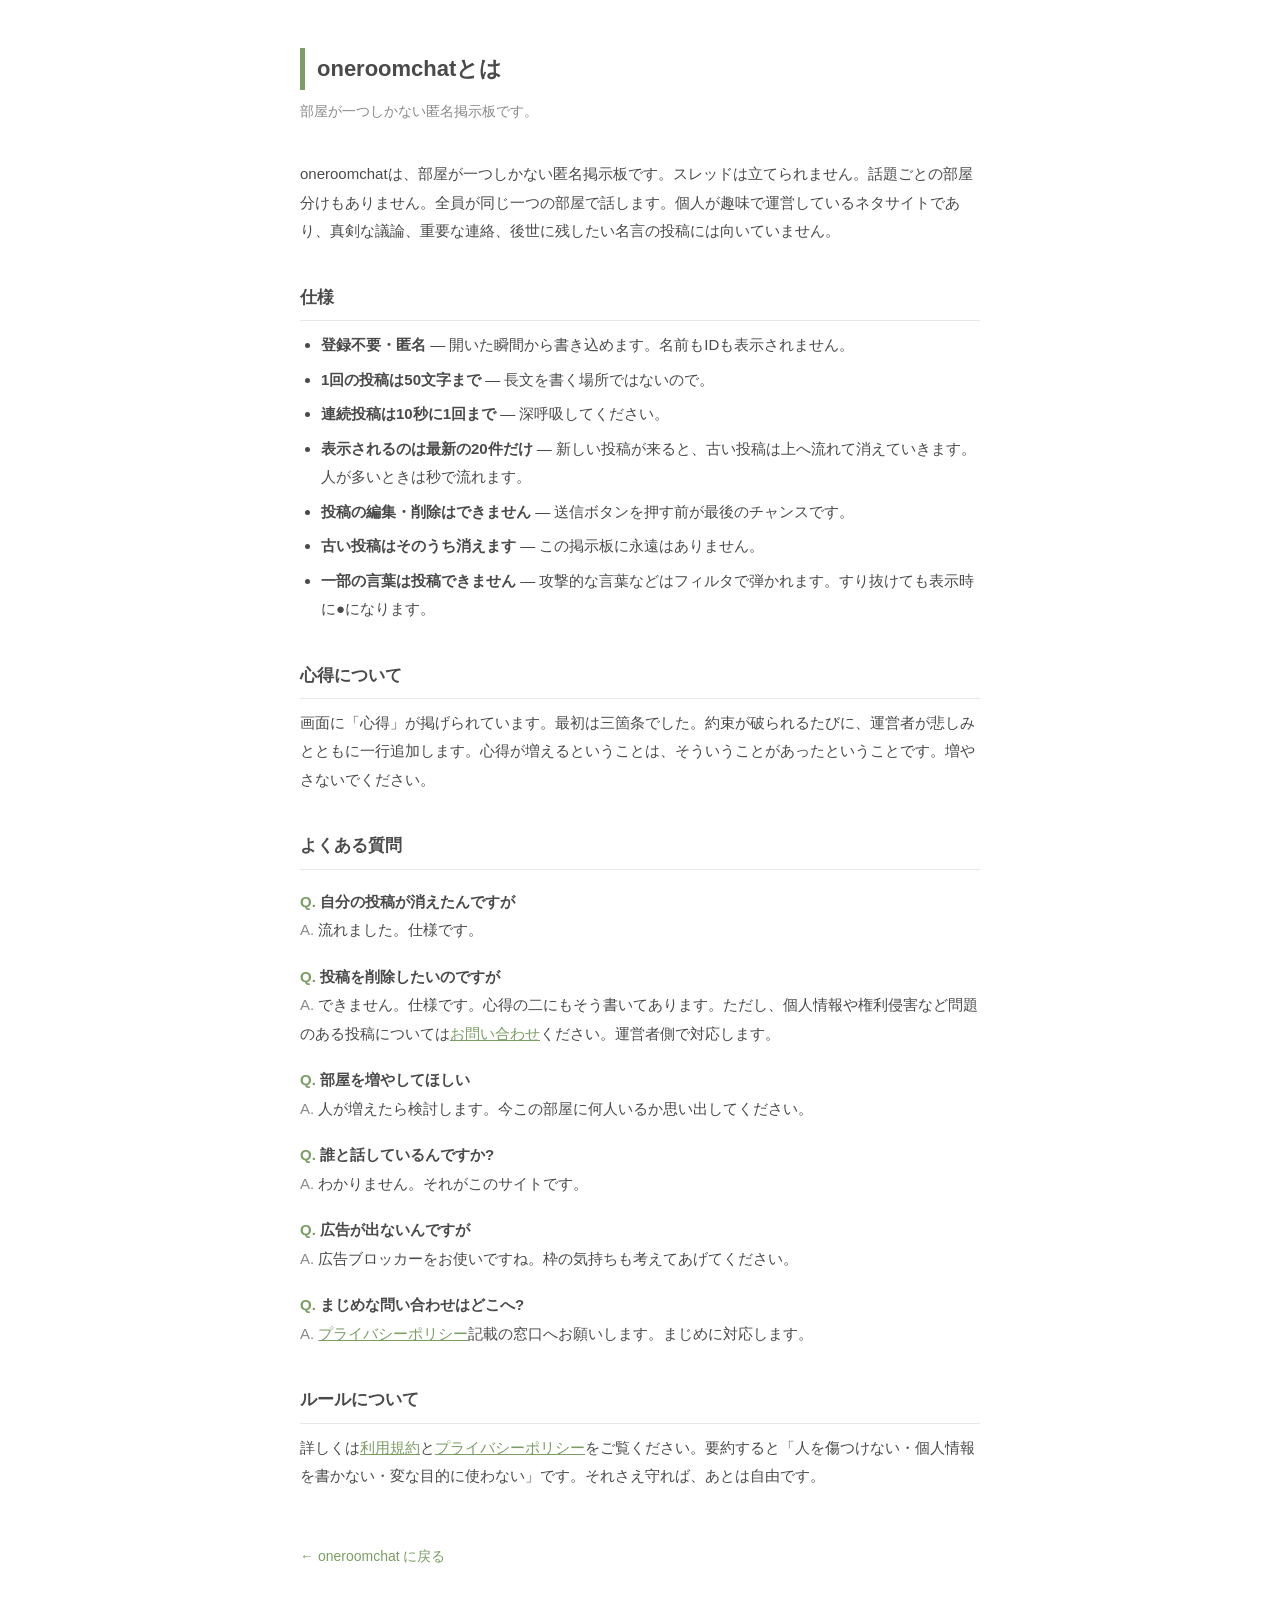
==== about.html @ ac86723c "oneroomchatについて" ====
<!DOCTYPE html>
<html lang="ja">
<head>
<meta charset="UTF-8">
<meta name="viewport" content="width=device-width, initial-scale=1.0">
<title>oneroomchatとは | oneroomchat</title>
<style>
  :root {
    --text: #4a4a4a;
    --text-sub: #8a8a8a;
    --line: #e8e8e8;
    --accent: #7a9e63;
  }
  * { margin: 0; padding: 0; box-sizing: border-box; }
  body {
    background: #ffffff;
    color: var(--text);
    font-family: "Hiragino Maru Gothic ProN", "BIZ UDGothic", "Yu Gothic", "Meiryo", sans-serif;
    line-height: 1.9;
    font-size: 15px;
  }
  .container {
    max-width: 720px;
    margin: 0 auto;
    padding: 48px 20px 80px;
  }
  h1 {
    font-size: 22px;
    margin-bottom: 8px;
    padding-left: 12px;
    border-left: 5px solid var(--accent);
  }
  .lead {
    color: var(--text-sub);
    font-size: 14px;
    margin-bottom: 36px;
  }
  h2 {
    font-size: 17px;
    margin: 36px 0 10px;
    padding-bottom: 6px;
    border-bottom: 1px solid var(--line);
  }
  p { margin-bottom: 12px; }
  ul { margin: 0 0 12px 1.4em; }
  li { margin-bottom: 6px; }
  a { color: var(--accent); }
  dt {
    font-weight: bold;
    margin-top: 18px;
  }
  dt::before { content: "Q. "; color: var(--accent); }
  dd {
    margin-left: 0;
    margin-bottom: 12px;
  }
  dd::before { content: "A. "; color: var(--text-sub); }
  .back {
    display: inline-block;
    margin-top: 40px;
    color: var(--accent);
    text-decoration: none;
    font-size: 14px;
  }
  .back:hover { text-decoration: underline; }
</style>
</head>
<body>
<div class="container">

  <h1>oneroomchatとは</h1>
  <p class="lead">部屋が一つしかない匿名掲示板です。</p>

  <p>oneroomchatは、部屋が一つしかない匿名掲示板です。スレッドは立てられません。話題ごとの部屋分けもありません。全員が同じ一つの部屋で話します。個人が趣味で運営しているネタサイトであり、真剣な議論、重要な連絡、後世に残したい名言の投稿には向いていません。</p>

  <h2>仕様</h2>
  <ul>
    <li><strong>登録不要・匿名</strong> — 開いた瞬間から書き込めます。名前もIDも表示されません。</li>
    <li><strong>1回の投稿は50文字まで</strong> — 長文を書く場所ではないので。</li>
    <li><strong>連続投稿は10秒に1回まで</strong> — 深呼吸してください。</li>
    <li><strong>表示されるのは最新の20件だけ</strong> — 新しい投稿が来ると、古い投稿は上へ流れて消えていきます。人が多いときは秒で流れます。</li>
    <li><strong>投稿の編集・削除はできません</strong> — 送信ボタンを押す前が最後のチャンスです。</li>
    <li><strong>古い投稿はそのうち消えます</strong> — この掲示板に永遠はありません。</li>
    <li><strong>一部の言葉は投稿できません</strong> — 攻撃的な言葉などはフィルタで弾かれます。すり抜けても表示時に●になります。</li>
  </ul>

  <h2>心得について</h2>
  <p>画面に「心得」が掲げられています。最初は三箇条でした。約束が破られるたびに、運営者が悲しみとともに一行追加します。心得が増えるということは、そういうことがあったということです。増やさないでください。</p>

  <h2>よくある質問</h2>
  <dl>
    <dt>自分の投稿が消えたんですが</dt>
    <dd>流れました。仕様です。</dd>

    <dt>投稿を削除したいのですが</dt>
    <dd>できません。仕様です。心得の二にもそう書いてあります。ただし、個人情報や権利侵害など問題のある投稿については<a href="./privacy.html">お問い合わせ</a>ください。運営者側で対応します。</dd>

    <dt>部屋を増やしてほしい</dt>
    <dd>人が増えたら検討します。今この部屋に何人いるか思い出してください。</dd>

    <dt>誰と話しているんですか?</dt>
    <dd>わかりません。それがこのサイトです。</dd>

    <dt>広告が出ないんですが</dt>
    <dd>広告ブロッカーをお使いですね。枠の気持ちも考えてあげてください。</dd>

    <dt>まじめな問い合わせはどこへ?</dt>
    <dd><a href="./privacy.html">プライバシーポリシー</a>記載の窓口へお願いします。まじめに対応します。</dd>
  </dl>

  <h2>ルールについて</h2>
  <p>詳しくは<a href="./terms.html">利用規約</a>と<a href="./privacy.html">プライバシーポリシー</a>をご覧ください。要約すると「人を傷つけない・個人情報を書かない・変な目的に使わない」です。それさえ守れば、あとは自由です。</p>

  <a class="back" href="./index.html">← oneroomchat に戻る</a>

</div>
</body>
</html>
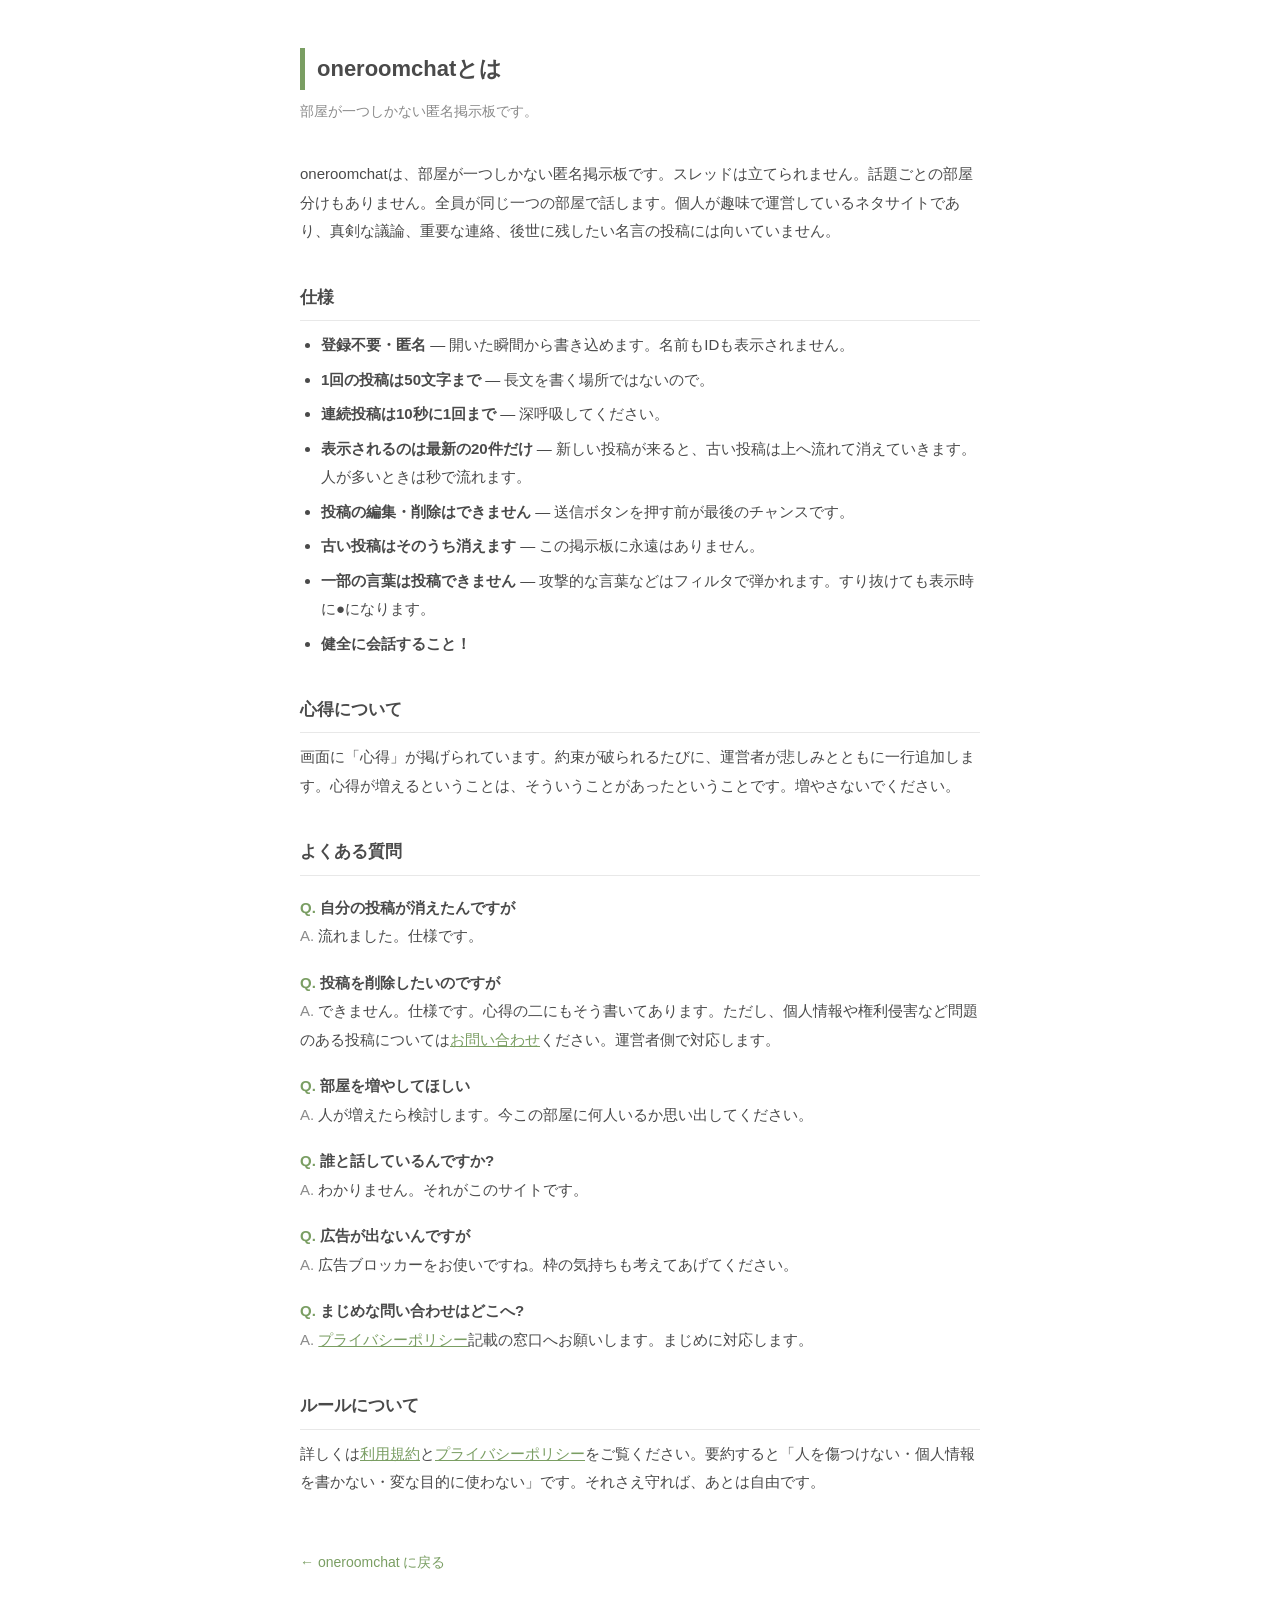
==== commit 8abc0b00: "修正" ====
--- a/about.html
+++ b/about.html
@@ -4,6 +4,9 @@
 <meta charset="UTF-8">
 <meta name="viewport" content="width=device-width, initial-scale=1.0">
 <title>oneroomchatとは | oneroomchat</title>
+<link rel="icon" type="image/png" sizes="64x64" href="./favicon.png">
+<link rel="icon" type="image/png" sizes="32x32" href="./favicon-32.png">
+<link rel="apple-touch-icon" href="./apple-touch-icon.png">
 <style>
   :root {
     --text: #4a4a4a;
@@ -63,6 +66,13 @@
     font-size: 14px;
   }
   .back:hover { text-decoration: underline; }
+  /* about.htmlの<style>内に追加 */
+  /* 隠しリンク: 見た目は完全に地の文 */
+  .secret-link {
+    color: inherit;
+    text-decoration: none;
+    cursor: text;   /* ホバーしてもカーソルが変わらない = 気づきにくい */
+  }
 </style>
 </head>
 <body>
@@ -82,10 +92,11 @@
     <li><strong>投稿の編集・削除はできません</strong> — 送信ボタンを押す前が最後のチャンスです。</li>
     <li><strong>古い投稿はそのうち消えます</strong> — この掲示板に永遠はありません。</li>
     <li><strong>一部の言葉は投稿できません</strong> — 攻撃的な言葉などはフィルタで弾かれます。すり抜けても表示時に●になります。</li>
+    <li><strong>健全に会話すること！</strong></li>
   </ul>
 
   <h2>心得について</h2>
-  <p>画面に「心得」が掲げられています。最初は三箇条でした。約束が破られるたびに、運営者が悲しみとともに一行追加します。心得が増えるということは、そういうことがあったということです。増やさないでください。</p>
+  <p>画面に「心得」が掲げられています。約束が破られるたびに、運営者が悲しみとともに一行追加します。心得が増えるということは、そういうことがあったということです。増やさないでください。</p>
 
   <h2>よくある質問</h2>
   <dl>
@@ -96,7 +107,7 @@
     <dd>できません。仕様です。心得の二にもそう書いてあります。ただし、個人情報や権利侵害など問題のある投稿については<a href="./privacy.html">お問い合わせ</a>ください。運営者側で対応します。</dd>
 
     <dt>部屋を増やしてほしい</dt>
-    <dd>人が増えたら検討します。今この部屋に何人いるか思い出してください。</dd>
+    <dd>人が増えたら検討します。今この<a href="./room2.html" class="secret-link">部屋</a>に何人いるか思い出してください。</dd>
 
     <dt>誰と話しているんですか?</dt>
     <dd>わかりません。それがこのサイトです。</dd>
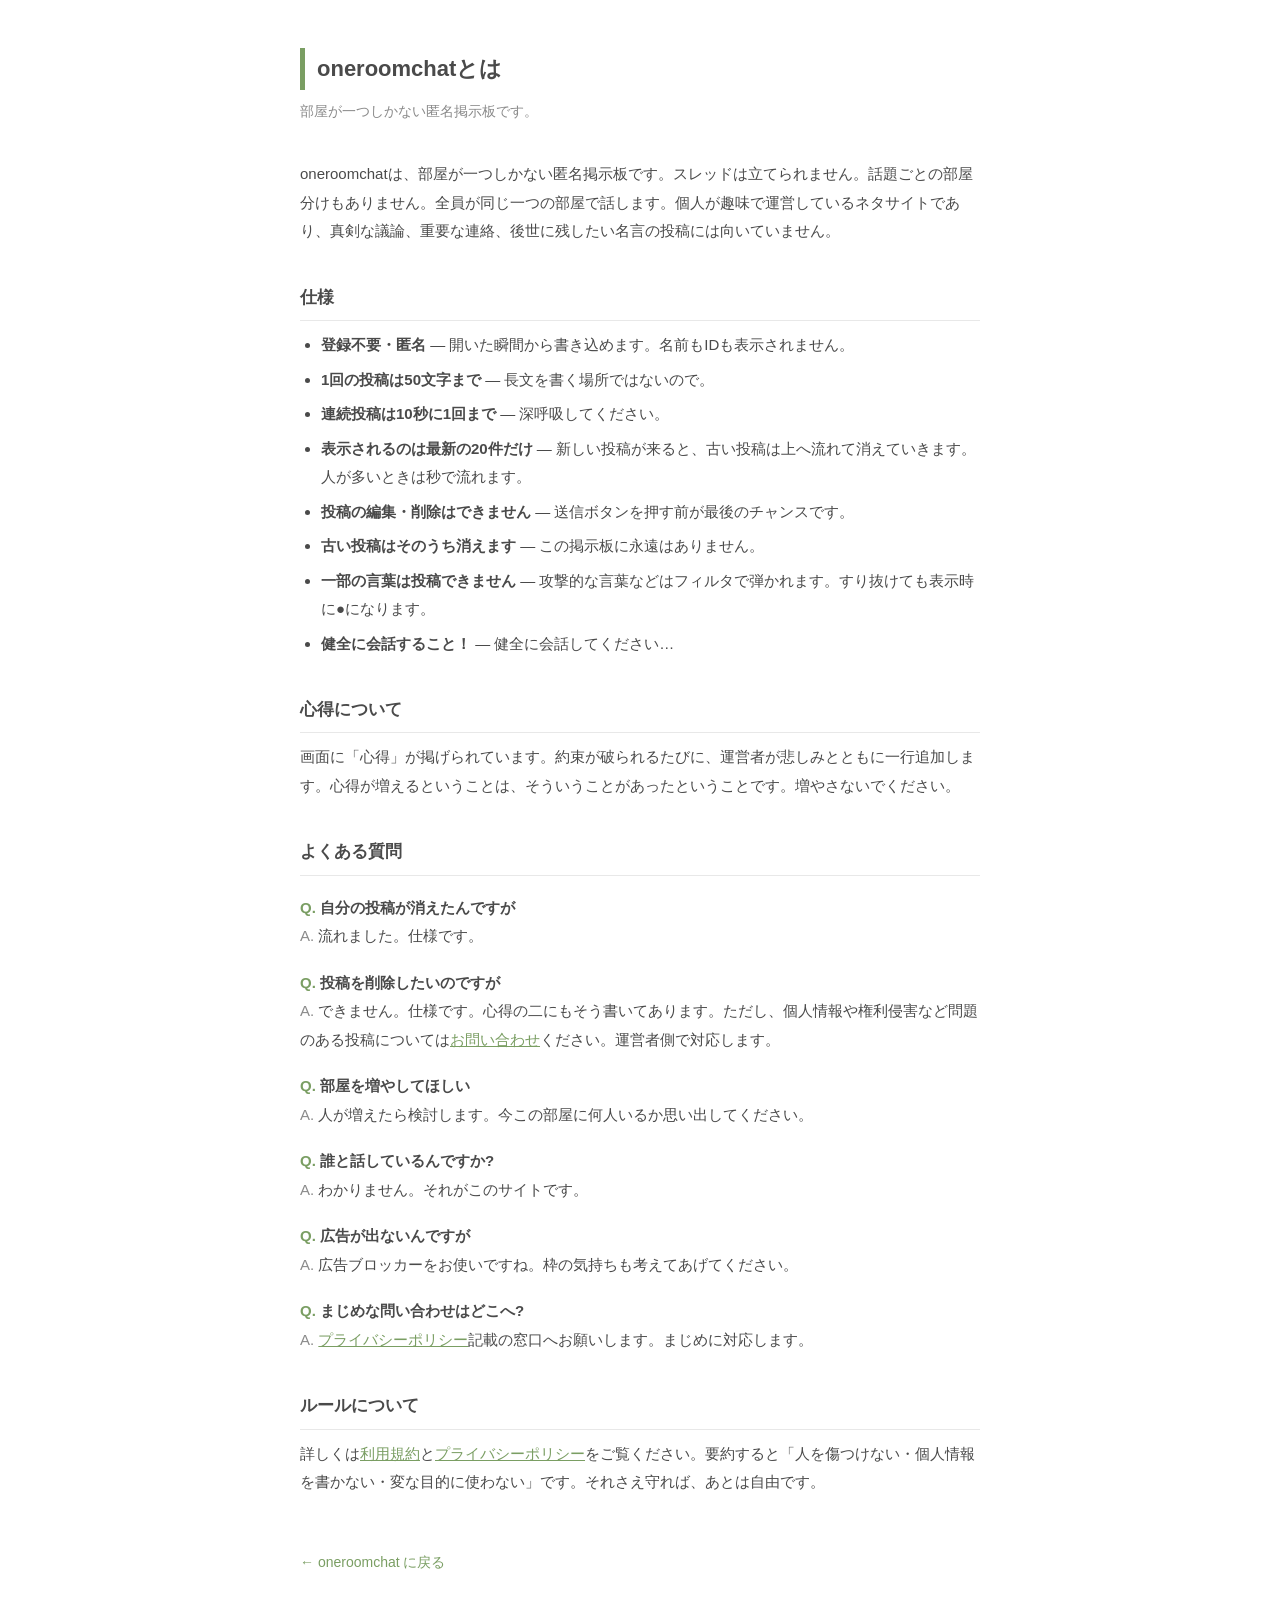
==== commit 2b4627c8: "修正" ====
--- a/about.html
+++ b/about.html
@@ -92,7 +92,7 @@
     <li><strong>投稿の編集・削除はできません</strong> — 送信ボタンを押す前が最後のチャンスです。</li>
     <li><strong>古い投稿はそのうち消えます</strong> — この掲示板に永遠はありません。</li>
     <li><strong>一部の言葉は投稿できません</strong> — 攻撃的な言葉などはフィルタで弾かれます。すり抜けても表示時に●になります。</li>
-    <li><strong>健全に会話すること！</strong></li>
+    <li><strong>健全に会話すること！</strong> — 健全に会話してください…</li>
   </ul>
 
   <h2>心得について</h2>
